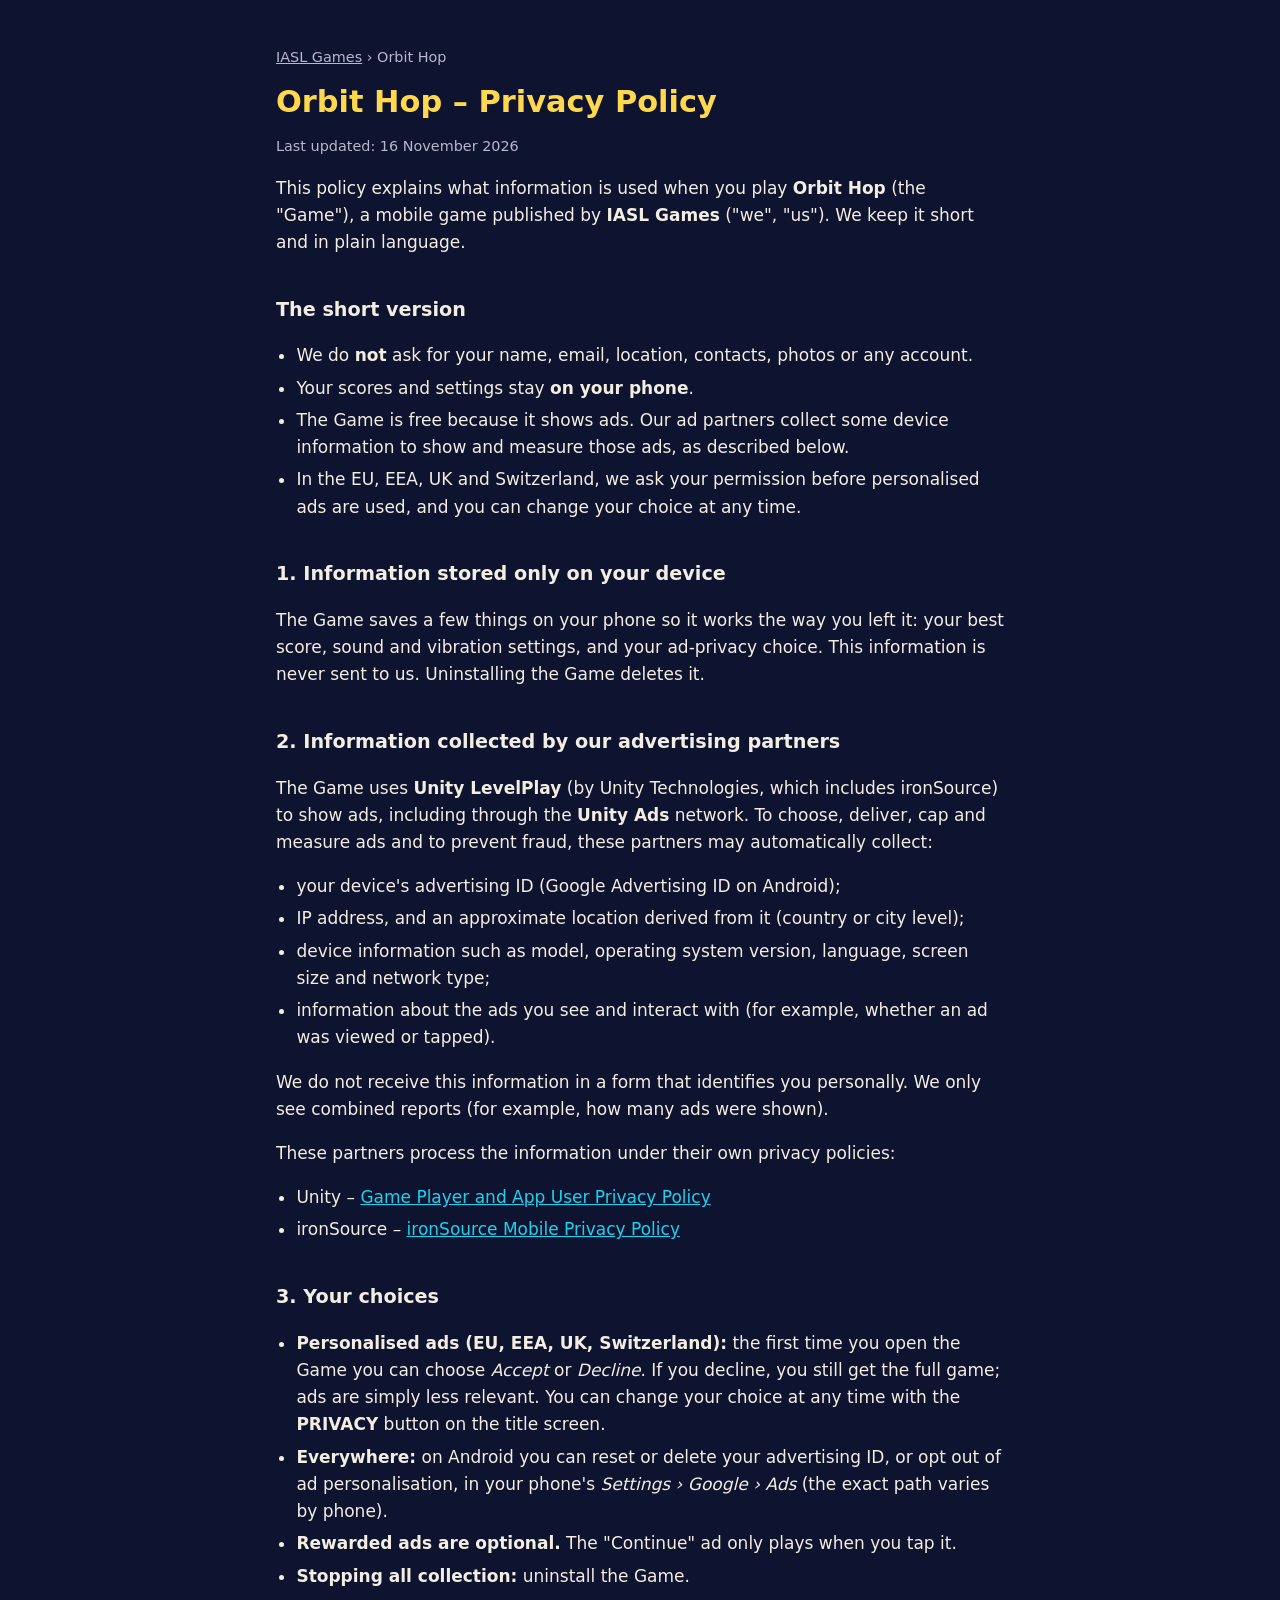
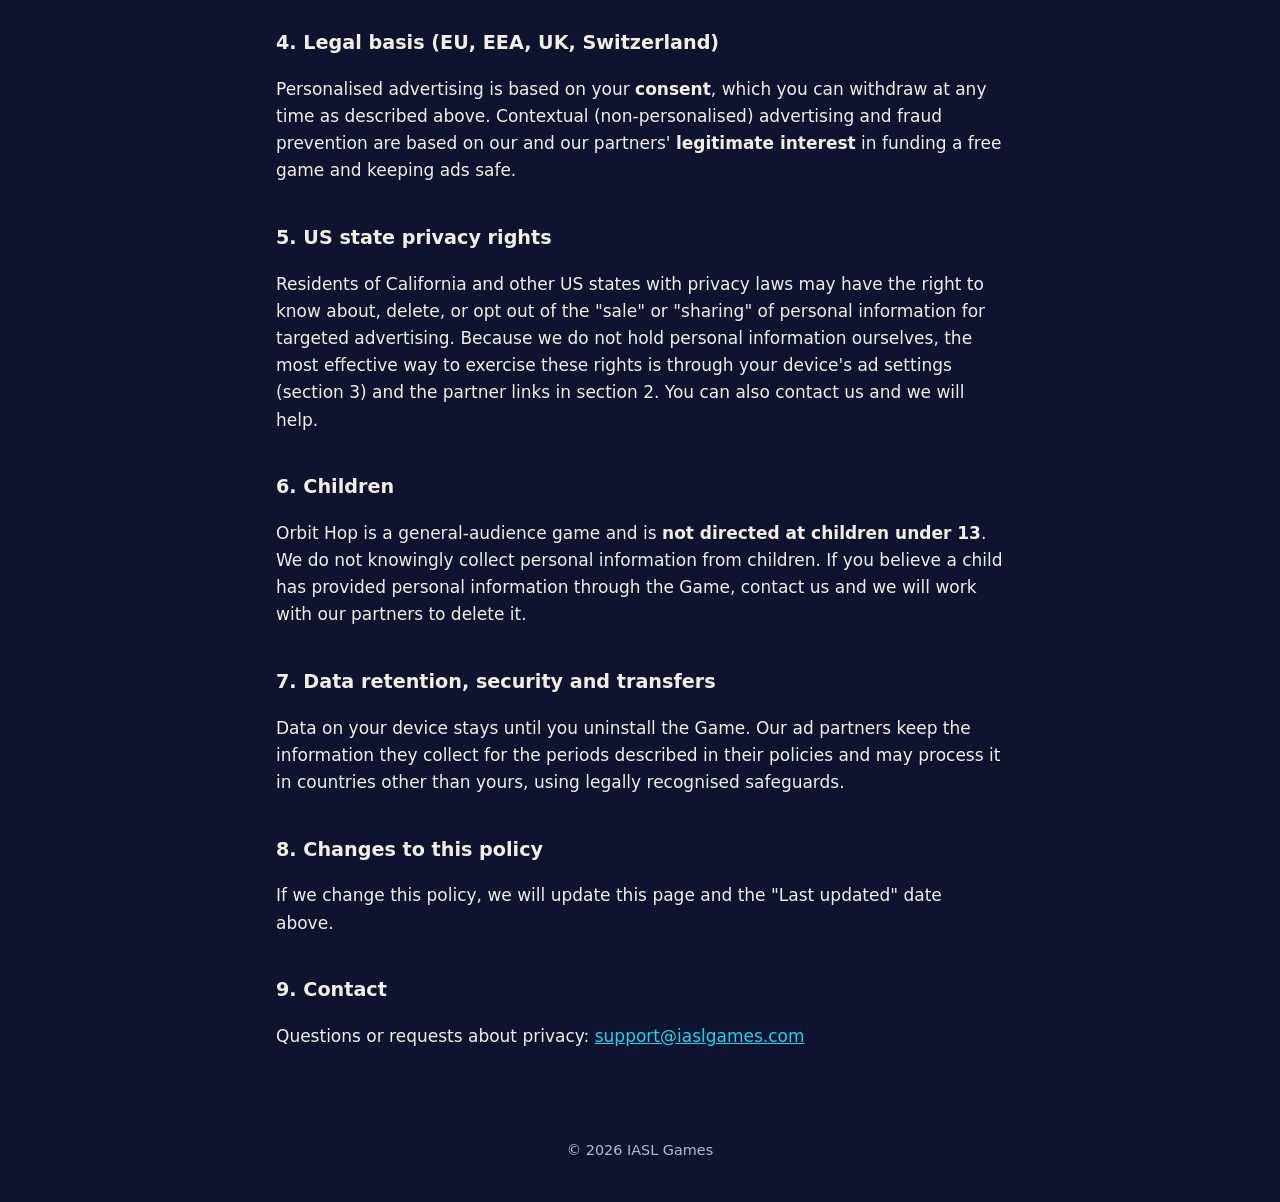
==== orbit-hop/privacy.html @ b252871c "IASL Games site: studio page and Orbit Hop privacy policy Co-Authored-By: Claude Opus 5.5 <noreply@a" ====
<!doctype html>
<html lang="en">
<head>
<meta charset="utf-8">
<meta name="viewport" content="width=device-width, initial-scale=1">
<title>Orbit Hop – Privacy Policy | IASL Games</title>
<meta name="description" content="Privacy policy for Orbit Hop, a mobile game by IASL Games.">
<link rel="stylesheet" href="../style.css">
</head>
<body>
<main>
<p class="crumb"><a href="../">IASL Games</a> › Orbit Hop</p>
<h1>Orbit Hop – Privacy Policy</h1>
<p class="meta">Last updated: 16 November 2026</p>

<p>This policy explains what information is used when you play <strong>Orbit Hop</strong> (the "Game"), a mobile game published by <strong>IASL Games</strong> ("we", "us"). We keep it short and in plain language.</p>

<h2>The short version</h2>
<ul>
  <li>We do <strong>not</strong> ask for your name, email, location, contacts, photos or any account.</li>
  <li>Your scores and settings stay <strong>on your phone</strong>.</li>
  <li>The Game is free because it shows ads. Our ad partners collect some device information to show and measure those ads, as described below.</li>
  <li>In the EU, EEA, UK and Switzerland, we ask your permission before personalised ads are used, and you can change your choice at any time.</li>
</ul>

<h2>1. Information stored only on your device</h2>
<p>The Game saves a few things on your phone so it works the way you left it: your best score, sound and vibration settings, and your ad-privacy choice. This information is never sent to us. Uninstalling the Game deletes it.</p>

<h2>2. Information collected by our advertising partners</h2>
<p>The Game uses <strong>Unity LevelPlay</strong> (by Unity Technologies, which includes ironSource) to show ads, including through the <strong>Unity Ads</strong> network. To choose, deliver, cap and measure ads and to prevent fraud, these partners may automatically collect:</p>
<ul>
  <li>your device's advertising ID (Google Advertising ID on Android);</li>
  <li>IP address, and an approximate location derived from it (country or city level);</li>
  <li>device information such as model, operating system version, language, screen size and network type;</li>
  <li>information about the ads you see and interact with (for example, whether an ad was viewed or tapped).</li>
</ul>
<p>We do not receive this information in a form that identifies you personally. We only see combined reports (for example, how many ads were shown).</p>
<p>These partners process the information under their own privacy policies:</p>
<ul>
  <li>Unity – <a href="https://unity.com/legal/game-player-and-app-user-privacy-policy">Game Player and App User Privacy Policy</a></li>
  <li>ironSource – <a href="https://developers.is.com/ironsource-mobile/air/ironsource-mobile-privacy-policy/">ironSource Mobile Privacy Policy</a></li>
</ul>

<h2>3. Your choices</h2>
<ul>
  <li><strong>Personalised ads (EU, EEA, UK, Switzerland):</strong> the first time you open the Game you can choose <em>Accept</em> or <em>Decline</em>. If you decline, you still get the full game; ads are simply less relevant. You can change your choice at any time with the <strong>PRIVACY</strong> button on the title screen.</li>
  <li><strong>Everywhere:</strong> on Android you can reset or delete your advertising ID, or opt out of ad personalisation, in your phone's <em>Settings › Google › Ads</em> (the exact path varies by phone).</li>
  <li><strong>Rewarded ads are optional.</strong> The "Continue" ad only plays when you tap it.</li>
  <li><strong>Stopping all collection:</strong> uninstall the Game.</li>
</ul>

<h2>4. Legal basis (EU, EEA, UK, Switzerland)</h2>
<p>Personalised advertising is based on your <strong>consent</strong>, which you can withdraw at any time as described above. Contextual (non-personalised) advertising and fraud prevention are based on our and our partners' <strong>legitimate interest</strong> in funding a free game and keeping ads safe.</p>

<h2>5. US state privacy rights</h2>
<p>Residents of California and other US states with privacy laws may have the right to know about, delete, or opt out of the "sale" or "sharing" of personal information for targeted advertising. Because we do not hold personal information ourselves, the most effective way to exercise these rights is through your device's ad settings (section 3) and the partner links in section 2. You can also contact us and we will help.</p>

<h2>6. Children</h2>
<p>Orbit Hop is a general-audience game and is <strong>not directed at children under 13</strong>. We do not knowingly collect personal information from children. If you believe a child has provided personal information through the Game, contact us and we will work with our partners to delete it.</p>

<h2>7. Data retention, security and transfers</h2>
<p>Data on your device stays until you uninstall the Game. Our ad partners keep the information they collect for the periods described in their policies and may process it in countries other than yours, using legally recognised safeguards.</p>

<h2>8. Changes to this policy</h2>
<p>If we change this policy, we will update this page and the "Last updated" date above.</p>

<h2>9. Contact</h2>
<p>Questions or requests about privacy: <a href="mailto:support@iaslgames.com">support@iaslgames.com</a></p>
</main>
<footer>© 2026 IASL Games</footer>
</body>
</html>
---- style.css ----
:root {
  --bg: #0E1330; --panel: #1C2452; --text: #F3EEE2; --muted: #B9B6CF;
  --accent: #FFD84D; --link: #19D3F0;
}
* { box-sizing: border-box; }
body {
  margin: 0; background: var(--bg); color: var(--text);
  font: 17px/1.6 system-ui, -apple-system, "Segoe UI", Roboto, sans-serif;
}
main { max-width: 760px; margin: 0 auto; padding: 32px 16px 48px; }
h1 { color: var(--accent); font-size: 1.9rem; line-height: 1.2; margin: 0.2em 0 0.2em; }
h2 { font-size: 1.2rem; margin-top: 2em; }
a { color: var(--link); }
.meta, .crumb, footer { color: var(--muted); font-size: 0.9rem; }
.crumb a { color: var(--muted); }
ul { padding-left: 1.2em; }
li { margin: 0.3em 0; }
.card { background: var(--panel); border-radius: 16px; padding: 18px 20px; margin: 16px 0; }
.card h2 { margin-top: 0; }
footer { text-align: center; padding: 24px 16px 40px; }
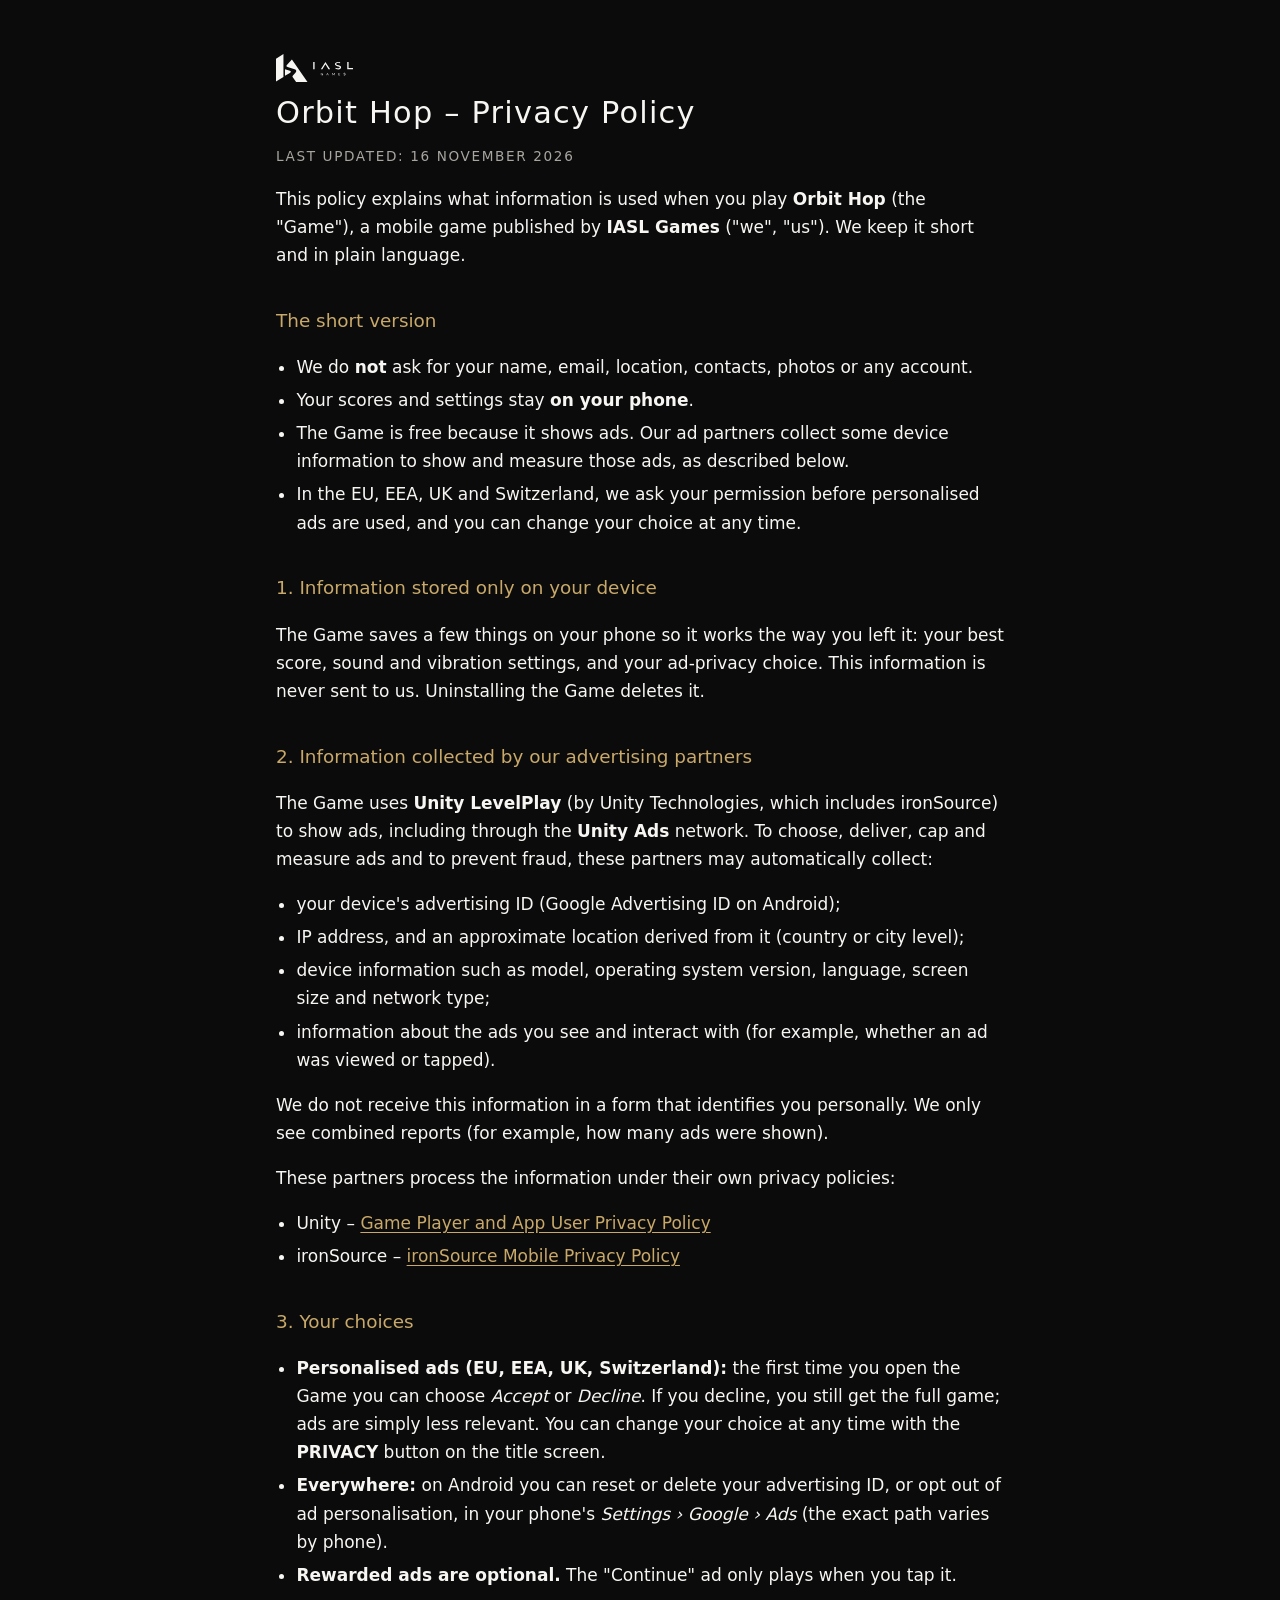
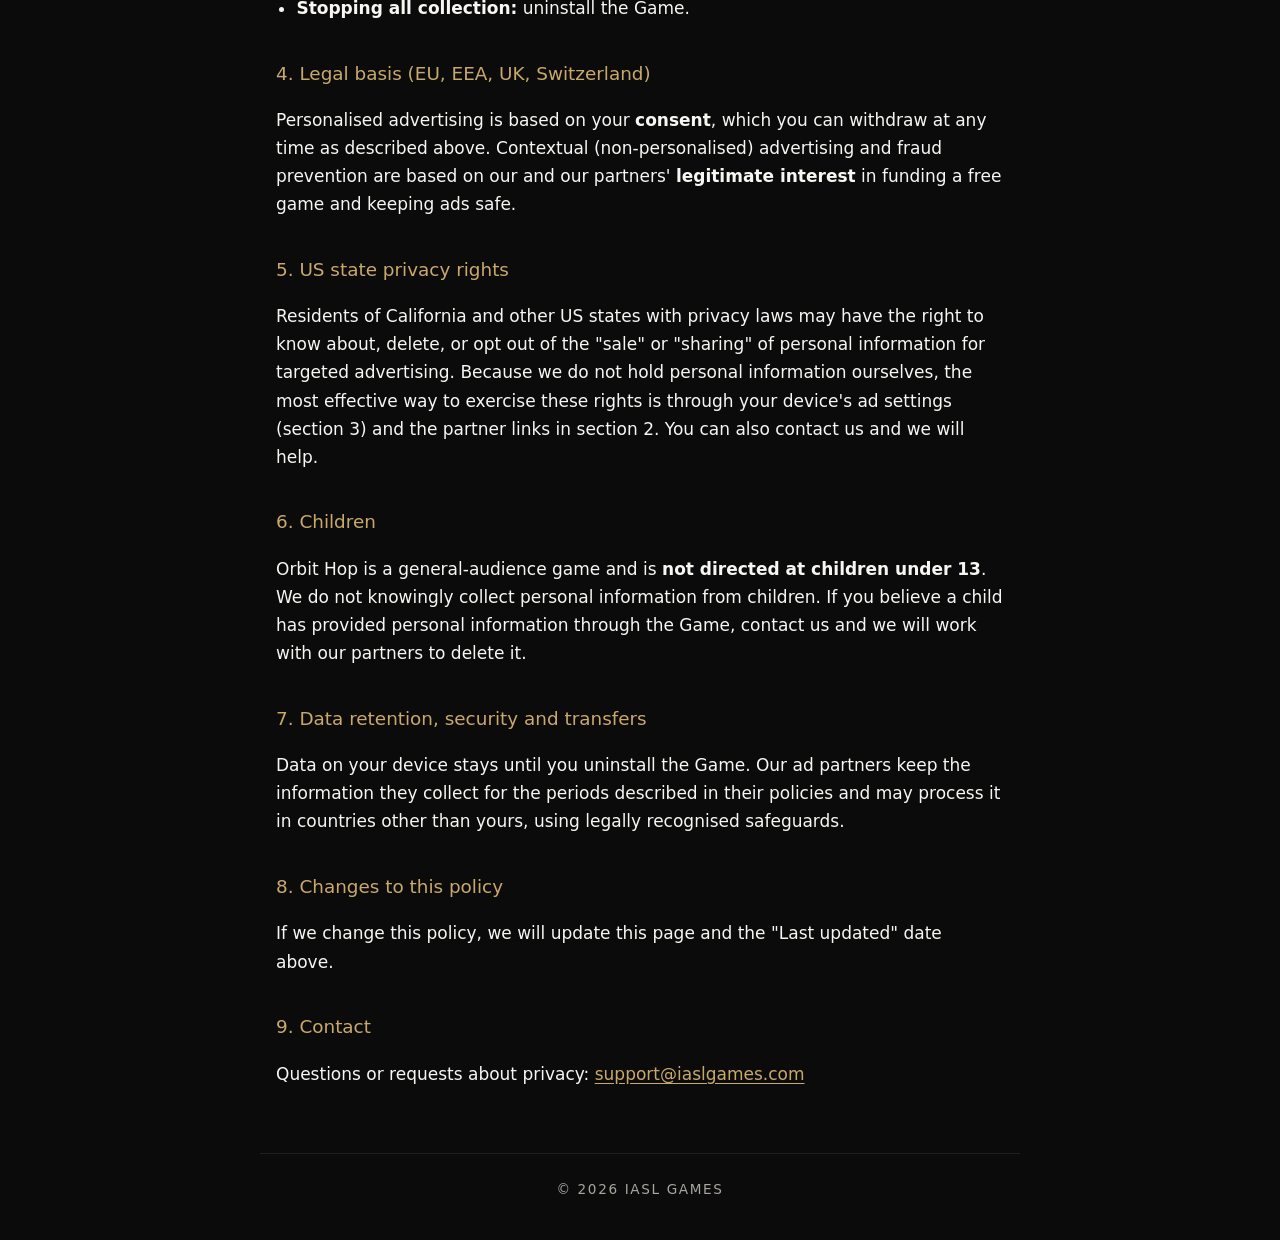
==== commit e7766a2d: "Site: official brand kit v1.0 logos, favicon, manifest, social image, Tajawal Co-Authored-By: Claude" ====
--- a/orbit-hop/privacy.html
+++ b/orbit-hop/privacy.html
@@ -5,11 +5,13 @@
 <meta name="viewport" content="width=device-width, initial-scale=1">
 <title>Orbit Hop – Privacy Policy | IASL Games</title>
 <meta name="description" content="Privacy policy for Orbit Hop, a mobile game by IASL Games.">
+<link rel="icon" href="../favicon.svg" type="image/svg+xml">
+<link rel="icon" href="../favicon.ico" sizes="any">
 <link rel="stylesheet" href="../style.css">
 </head>
 <body>
 <main>
-<p class="crumb"><a href="../">IASL Games</a> › Orbit Hop</p>
+<p class="crumb"><a href="../"><img class="logo-sm" src="../brand/horizontal-ivory.svg" alt="IASL Games"></a></p>
 <h1>Orbit Hop – Privacy Policy</h1>
 <p class="meta">Last updated: 16 November 2026</p>
 
--- a/style.css
+++ b/style.css
@@ -1,20 +1,29 @@
+/* IASL Games brand: Obsidian #0B0B0B · Ivory #F7F6F3 · Sand #C9A96A · Slate #455A6B */
 :root {
-  --bg: #0E1330; --panel: #1C2452; --text: #F3EEE2; --muted: #B9B6CF;
-  --accent: #FFD84D; --link: #19D3F0;
+  --bg: #0B0B0B; --panel: #161616; --text: #F7F6F3; --muted: #A9A6A0;
+  --accent: #C9A96A; --link: #C9A96A; --slate: #455A6B;
 }
 * { box-sizing: border-box; }
 body {
   margin: 0; background: var(--bg); color: var(--text);
-  font: 17px/1.6 system-ui, -apple-system, "Segoe UI", Roboto, sans-serif;
+  font: 17px/1.65 system-ui, -apple-system, "Segoe UI", Roboto, sans-serif;
 }
-main { max-width: 760px; margin: 0 auto; padding: 32px 16px 48px; }
-h1 { color: var(--accent); font-size: 1.9rem; line-height: 1.2; margin: 0.2em 0 0.2em; }
-h2 { font-size: 1.2rem; margin-top: 2em; }
-a { color: var(--link); }
-.meta, .crumb, footer { color: var(--muted); font-size: 0.9rem; }
-.crumb a { color: var(--muted); }
+main { max-width: 760px; margin: 0 auto; padding: 40px 16px 48px; }
+h1 { color: var(--text); font-weight: 500; letter-spacing: 0.04em; font-size: 1.9rem; line-height: 1.2; margin: 0.2em 0; }
+h2 { font-weight: 500; font-size: 1.15rem; margin-top: 2em; color: var(--accent); }
+.card h2 { color: var(--text); }
+a { color: var(--link); text-underline-offset: 3px; }
+.meta, .crumb, footer { color: var(--muted); font-size: 0.85rem; letter-spacing: 0.12em; text-transform: uppercase; }
+.crumb a { color: var(--muted); text-decoration: none; }
 ul { padding-left: 1.2em; }
 li { margin: 0.3em 0; }
-.card { background: var(--panel); border-radius: 16px; padding: 18px 20px; margin: 16px 0; }
+.card { background: var(--panel); border: 1px solid #262626; border-radius: 14px; padding: 18px 20px; margin: 16px 0; }
 .card h2 { margin-top: 0; }
-footer { text-align: center; padding: 24px 16px 40px; }
+.wordmark { letter-spacing: 0.5em; font-weight: 400; font-size: 1.6rem; }
+.wordmark small { display: block; letter-spacing: 0.9em; font-size: 0.75rem; color: var(--muted); margin-top: 4px; }
+.tagline { color: var(--muted); letter-spacing: 0.25em; text-transform: uppercase; font-size: 0.8rem; }
+footer { text-align: center; padding: 24px 16px 40px; border-top: 1px solid #1f1f1f; max-width: 760px; margin: 0 auto; }
+.hero { text-align: center; padding: 24px 0 8px; }
+.hero img { max-width: 46%; height: auto; }
+.hero .tagline { margin-top: 18px; }
+.logo-sm { height: 28px; width: auto; vertical-align: middle; }
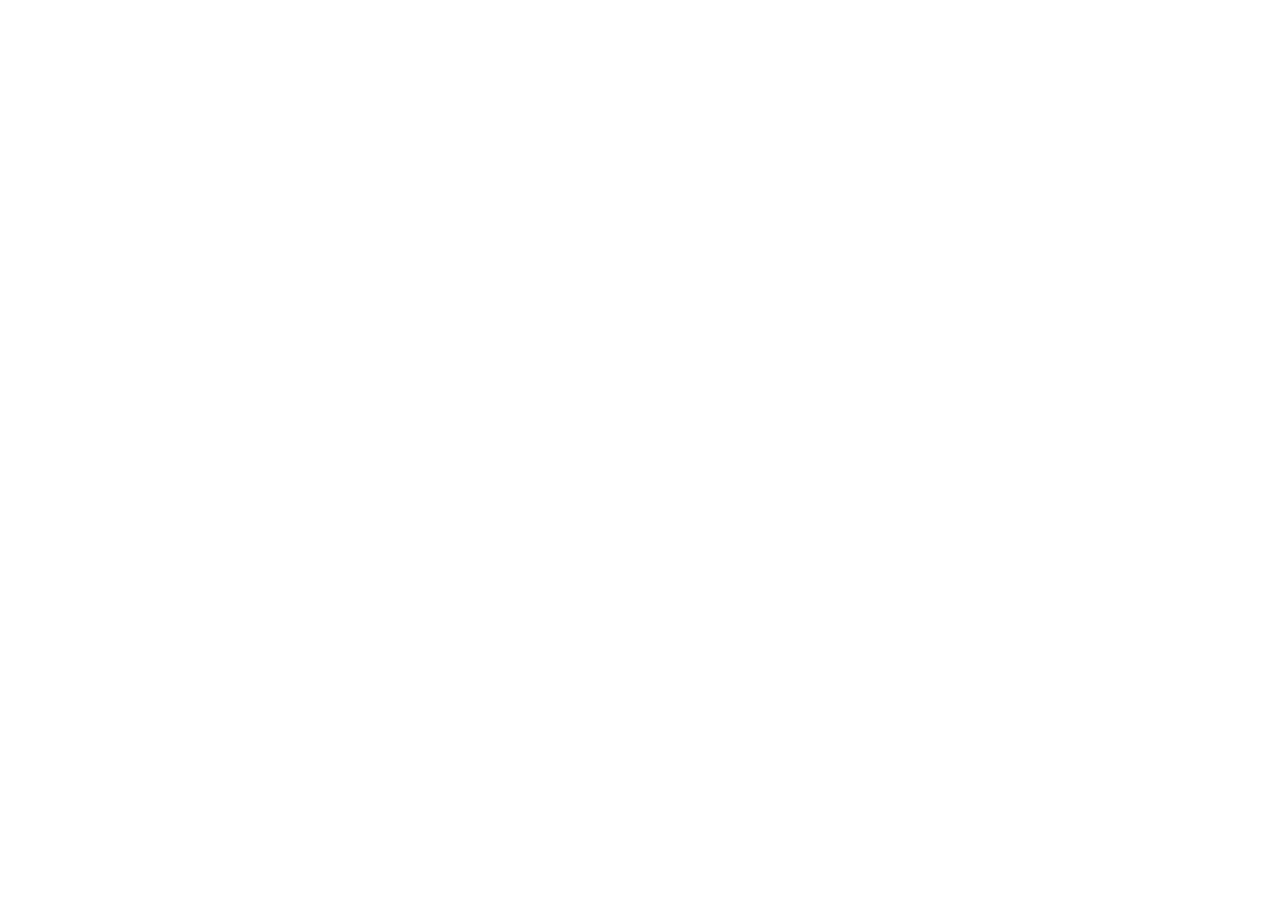
==== commit 1dee51d9: "Redirect to iasl.games; privacy policy moved to iasl.games/privacy/orbit-hop/ Co-Authored-By: Claude" ====
--- a/orbit-hop/privacy.html
+++ b/orbit-hop/privacy.html
@@ -3,72 +3,13 @@
 <head>
 <meta charset="utf-8">
 <meta name="viewport" content="width=device-width, initial-scale=1">
-<title>Orbit Hop – Privacy Policy | IASL Games</title>
-<meta name="description" content="Privacy policy for Orbit Hop, a mobile game by IASL Games.">
-<link rel="icon" href="../favicon.svg" type="image/svg+xml">
-<link rel="icon" href="../favicon.ico" sizes="any">
-<link rel="stylesheet" href="../style.css">
+<title>Moved to iasl.games</title>
+<meta name="robots" content="noindex">
+<link rel="canonical" href="https://iasl.games/privacy/orbit-hop/">
+<meta http-equiv="refresh" content="0; url=https://iasl.games/privacy/orbit-hop/">
+<script>location.replace("https://iasl.games/privacy/orbit-hop/");</script>
 </head>
-<body>
-<main>
-<p class="crumb"><a href="../"><img class="logo-sm" src="../brand/horizontal-ivory.svg" alt="IASL Games"></a></p>
-<h1>Orbit Hop – Privacy Policy</h1>
-<p class="meta">Last updated: 16 November 2026</p>
-
-<p>This policy explains what information is used when you play <strong>Orbit Hop</strong> (the "Game"), a mobile game published by <strong>IASL Games</strong> ("we", "us"). We keep it short and in plain language.</p>
-
-<h2>The short version</h2>
-<ul>
-  <li>We do <strong>not</strong> ask for your name, email, location, contacts, photos or any account.</li>
-  <li>Your scores and settings stay <strong>on your phone</strong>.</li>
-  <li>The Game is free because it shows ads. Our ad partners collect some device information to show and measure those ads, as described below.</li>
-  <li>In the EU, EEA, UK and Switzerland, we ask your permission before personalised ads are used, and you can change your choice at any time.</li>
-</ul>
-
-<h2>1. Information stored only on your device</h2>
-<p>The Game saves a few things on your phone so it works the way you left it: your best score, sound and vibration settings, and your ad-privacy choice. This information is never sent to us. Uninstalling the Game deletes it.</p>
-
-<h2>2. Information collected by our advertising partners</h2>
-<p>The Game uses <strong>Unity LevelPlay</strong> (by Unity Technologies, which includes ironSource) to show ads, including through the <strong>Unity Ads</strong> network. To choose, deliver, cap and measure ads and to prevent fraud, these partners may automatically collect:</p>
-<ul>
-  <li>your device's advertising ID (Google Advertising ID on Android);</li>
-  <li>IP address, and an approximate location derived from it (country or city level);</li>
-  <li>device information such as model, operating system version, language, screen size and network type;</li>
-  <li>information about the ads you see and interact with (for example, whether an ad was viewed or tapped).</li>
-</ul>
-<p>We do not receive this information in a form that identifies you personally. We only see combined reports (for example, how many ads were shown).</p>
-<p>These partners process the information under their own privacy policies:</p>
-<ul>
-  <li>Unity – <a href="https://unity.com/legal/game-player-and-app-user-privacy-policy">Game Player and App User Privacy Policy</a></li>
-  <li>ironSource – <a href="https://developers.is.com/ironsource-mobile/air/ironsource-mobile-privacy-policy/">ironSource Mobile Privacy Policy</a></li>
-</ul>
-
-<h2>3. Your choices</h2>
-<ul>
-  <li><strong>Personalised ads (EU, EEA, UK, Switzerland):</strong> the first time you open the Game you can choose <em>Accept</em> or <em>Decline</em>. If you decline, you still get the full game; ads are simply less relevant. You can change your choice at any time with the <strong>PRIVACY</strong> button on the title screen.</li>
-  <li><strong>Everywhere:</strong> on Android you can reset or delete your advertising ID, or opt out of ad personalisation, in your phone's <em>Settings › Google › Ads</em> (the exact path varies by phone).</li>
-  <li><strong>Rewarded ads are optional.</strong> The "Continue" ad only plays when you tap it.</li>
-  <li><strong>Stopping all collection:</strong> uninstall the Game.</li>
-</ul>
-
-<h2>4. Legal basis (EU, EEA, UK, Switzerland)</h2>
-<p>Personalised advertising is based on your <strong>consent</strong>, which you can withdraw at any time as described above. Contextual (non-personalised) advertising and fraud prevention are based on our and our partners' <strong>legitimate interest</strong> in funding a free game and keeping ads safe.</p>
-
-<h2>5. US state privacy rights</h2>
-<p>Residents of California and other US states with privacy laws may have the right to know about, delete, or opt out of the "sale" or "sharing" of personal information for targeted advertising. Because we do not hold personal information ourselves, the most effective way to exercise these rights is through your device's ad settings (section 3) and the partner links in section 2. You can also contact us and we will help.</p>
-
-<h2>6. Children</h2>
-<p>Orbit Hop is a general-audience game and is <strong>not directed at children under 13</strong>. We do not knowingly collect personal information from children. If you believe a child has provided personal information through the Game, contact us and we will work with our partners to delete it.</p>
-
-<h2>7. Data retention, security and transfers</h2>
-<p>Data on your device stays until you uninstall the Game. Our ad partners keep the information they collect for the periods described in their policies and may process it in countries other than yours, using legally recognised safeguards.</p>
-
-<h2>8. Changes to this policy</h2>
-<p>If we change this policy, we will update this page and the "Last updated" date above.</p>
-
-<h2>9. Contact</h2>
-<p>Questions or requests about privacy: <a href="mailto:support@iaslgames.com">support@iaslgames.com</a></p>
-</main>
-<footer>© 2026 IASL Games</footer>
+<body style="background:#0B0B0B;color:#F7F6F3;font:17px Arial,sans-serif;padding:40px 16px;text-align:center">
+<p>This page has moved to <a style="color:#C9A96A" href="https://iasl.games/privacy/orbit-hop/">https://iasl.games/privacy/orbit-hop/</a></p>
 </body>
 </html>
